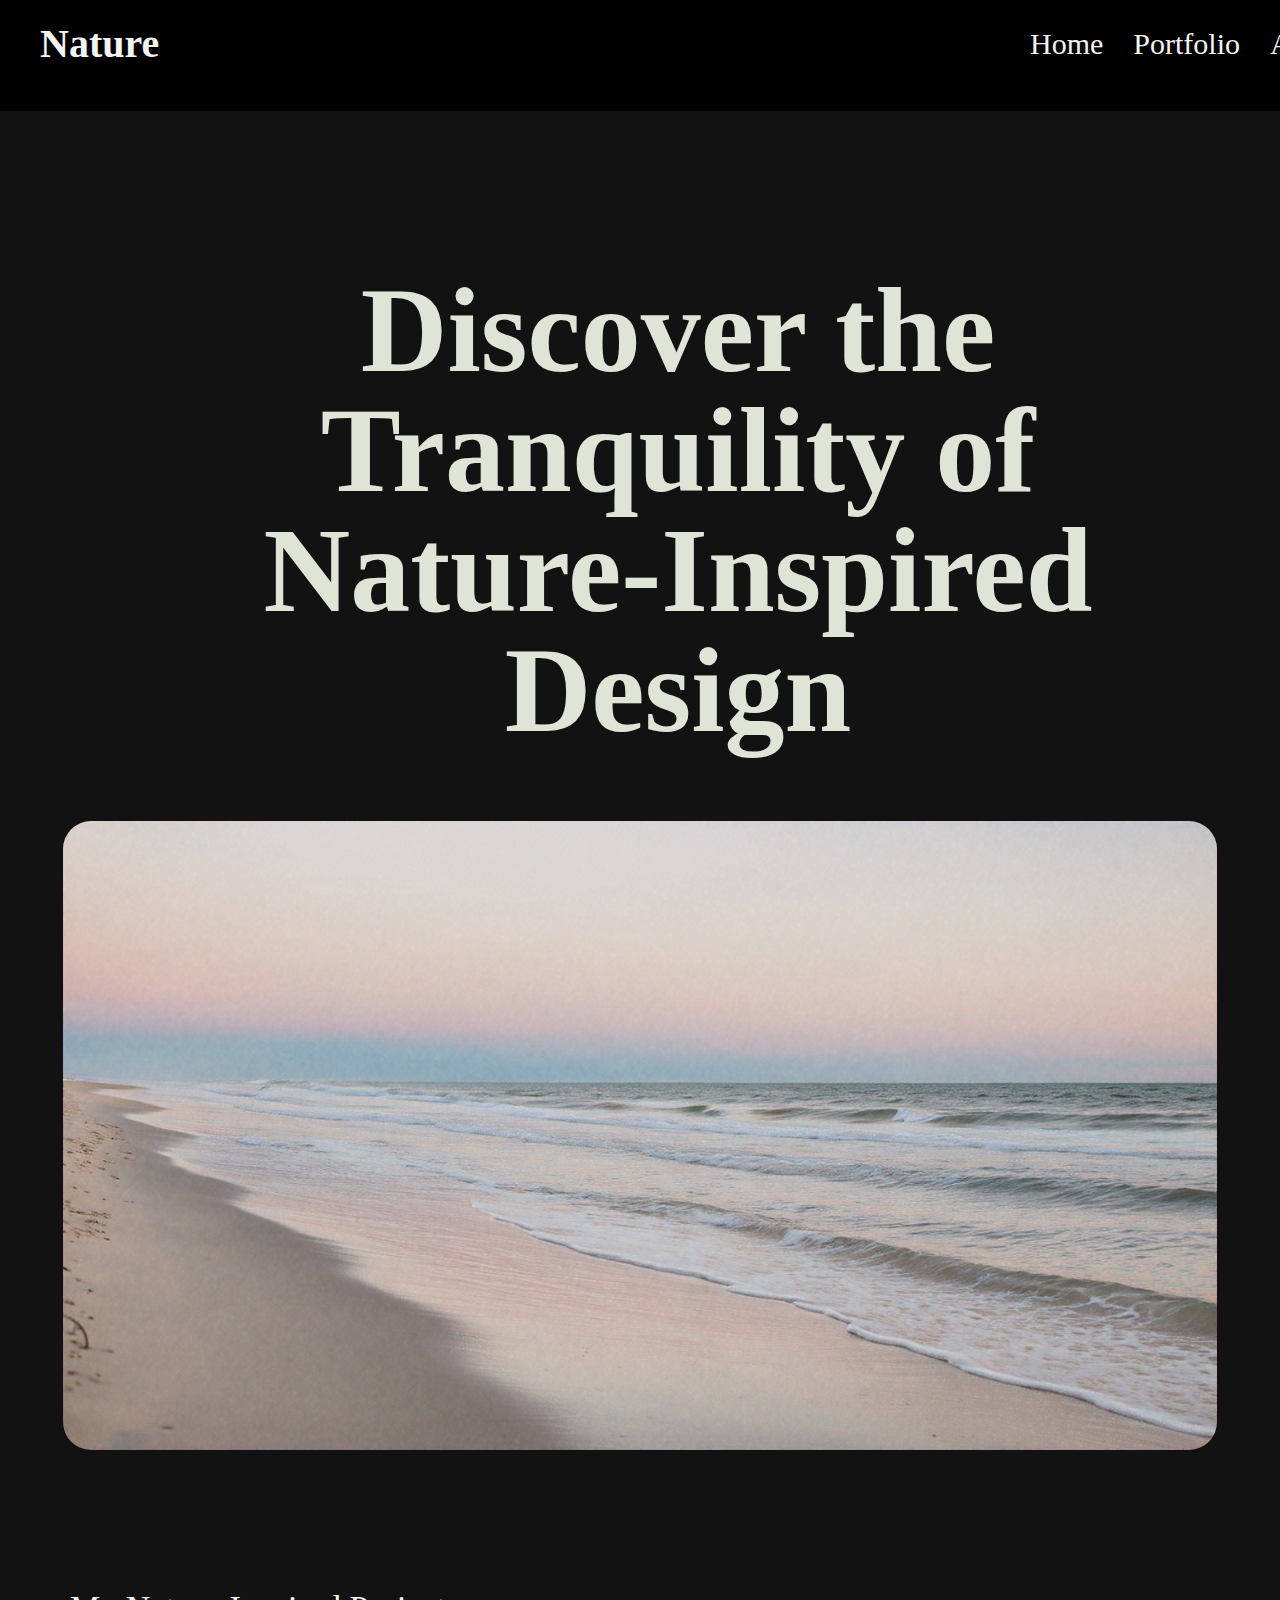
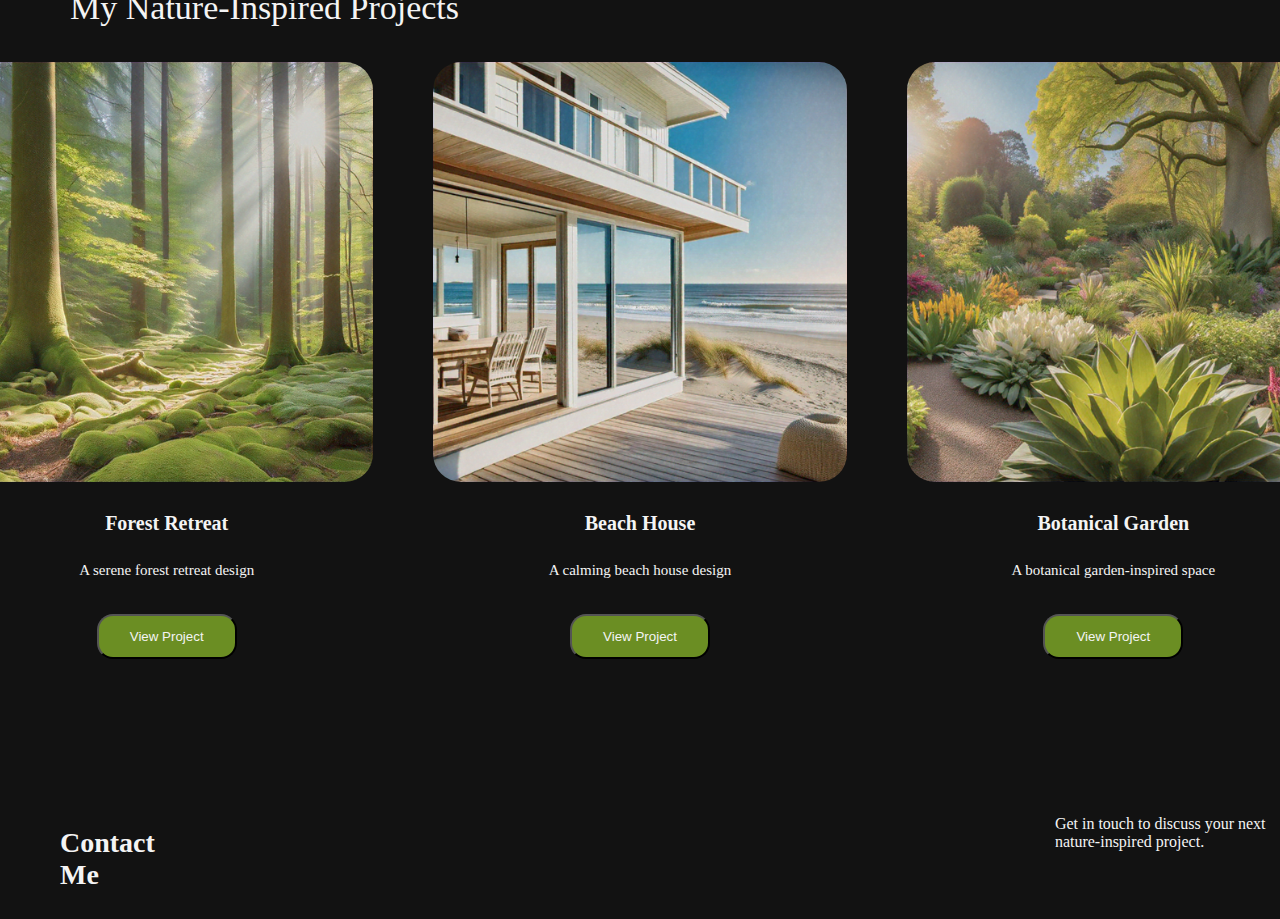
==== figmaProject.html @ aeb197b3 "80% done" ====
<!DOCTYPE html>
<html lang="en">
<head>
    <meta charset="UTF-8">
    <meta name="viewport" content="width=device-width, initial-scale=1.0">
    <title>Nature-Inspired Designs</title>
    <link rel="stylesheet" href="figma.css">
</head>
<body>
    <header>
        <nav>
            <h1>Nature</h1>
            <ul>
                <li><a href="#home">Home</a></li>
                <li><a href="#portfolio">Portfolio</a></li>
                <li><a href="#about">About</a></li>
                <li><a href="#contact">Contact</a></li>
            </ul>
        </nav>
    </header>

    <section class="main1">
        <h2>Discover the Tranquility of Nature-Inspired Design</h2>
        <img src="hero.png" alt="Beach at sunset">
    </section>

    <section class="main2">
        <h3>My Nature-Inspired Projects</h3>
        <div class="main-photos">
            
            <div class="project-card">
                <img src="pic1.png" alt="Forest Retreat">
                <h4>Forest Retreat</h4>
                <p>A serene forest retreat design</p>
                <button>View Project</button>
            </div>
            <div class="project-card">
                <img src="pic2.png" alt="Beach House">
                <h4>Beach House</h4>
                <p>A calming beach house design</p>
                <button>View Project</button>
            </div>
            <div class="project-card">
                <img src="pic 3.png" alt="Botanical Garden">
                <h4>Botanical Garden</h4>
                <p>A botanical garden-inspired space</p>
                <button>View Project</button>
            </div>
        </div>
    </section>

    <section class="contact">
        <h3>Contact Me</h3>
        <p>Get in touch to discuss your next nature-inspired project.</p>
       
    </section>

  
</body>
</html>
---- figma.css ----
body {
    margin: 0;

    background-color: #121212;
    color: #f4f4f4;
}

header {
    display: flex;
    justify-content: space-between;
    align-items: center;
    padding: 20px 40px;
    background-color: #000;
}

header nav ul {
    list-style: none;
    display: flex;
    gap: 30px;
    margin-left: 950px;
    margin-top: -40px;
    font-size: 30px;
    
}

header nav ul li a {
    text-decoration: none;
    color: #f4f4f4;
}
nav h1{
    font-size: 40px;
    padding: 0%;
    margin: 0%;
}


.main1 {
    text-align: center;
    padding: 60px 20px;
}

.main1 h2 {
    font-size: 120px;
    line-height: 120px;
    align-items: center;
    margin-bottom: 20px;
    width: 90%;
    margin-left: 100px;
    color: rgba(224, 228, 215, 1);

}

.main1 img {
    width: 93%;
    height: auto;
    margin-top: 50px;
    border-radius: 28px;
}


.main2 {
    padding: 40px 20px;
    text-align: center;
}

.main2 h3 {
    font-size: 34px;
    font-weight: 100;
    line-height: 40px;
    text-align: left;
    width: 90%;
    margin-left: 50px;
}


.main-photos {
    display: flex;
    gap: 60px;
    justify-content: center;
}

.project-card h4 {
    font-size: 20px;
}

.project-card p {
    font-size: 15px;
}



.project-card img {
    width: 413.33px;
    height: 420px;
    border-radius: 28px;
}

button {
    background: rgba(107, 142, 35, 1);
    width: 140px;
    height: 45px;
    padding: 10px 20px 10px 20px;
    border-radius: 16px;
    color: #f4f4f4;
    margin-top: 20px;

}

.contact h3 {
    font-size: 28px;
    font-weight: 700;
    line-height: 32px;
    margin-left: 60px;
    

}
.contact{
    display: flex;
    margin-top: 100px;
}

.contact p{
    margin-left: 900px;
}
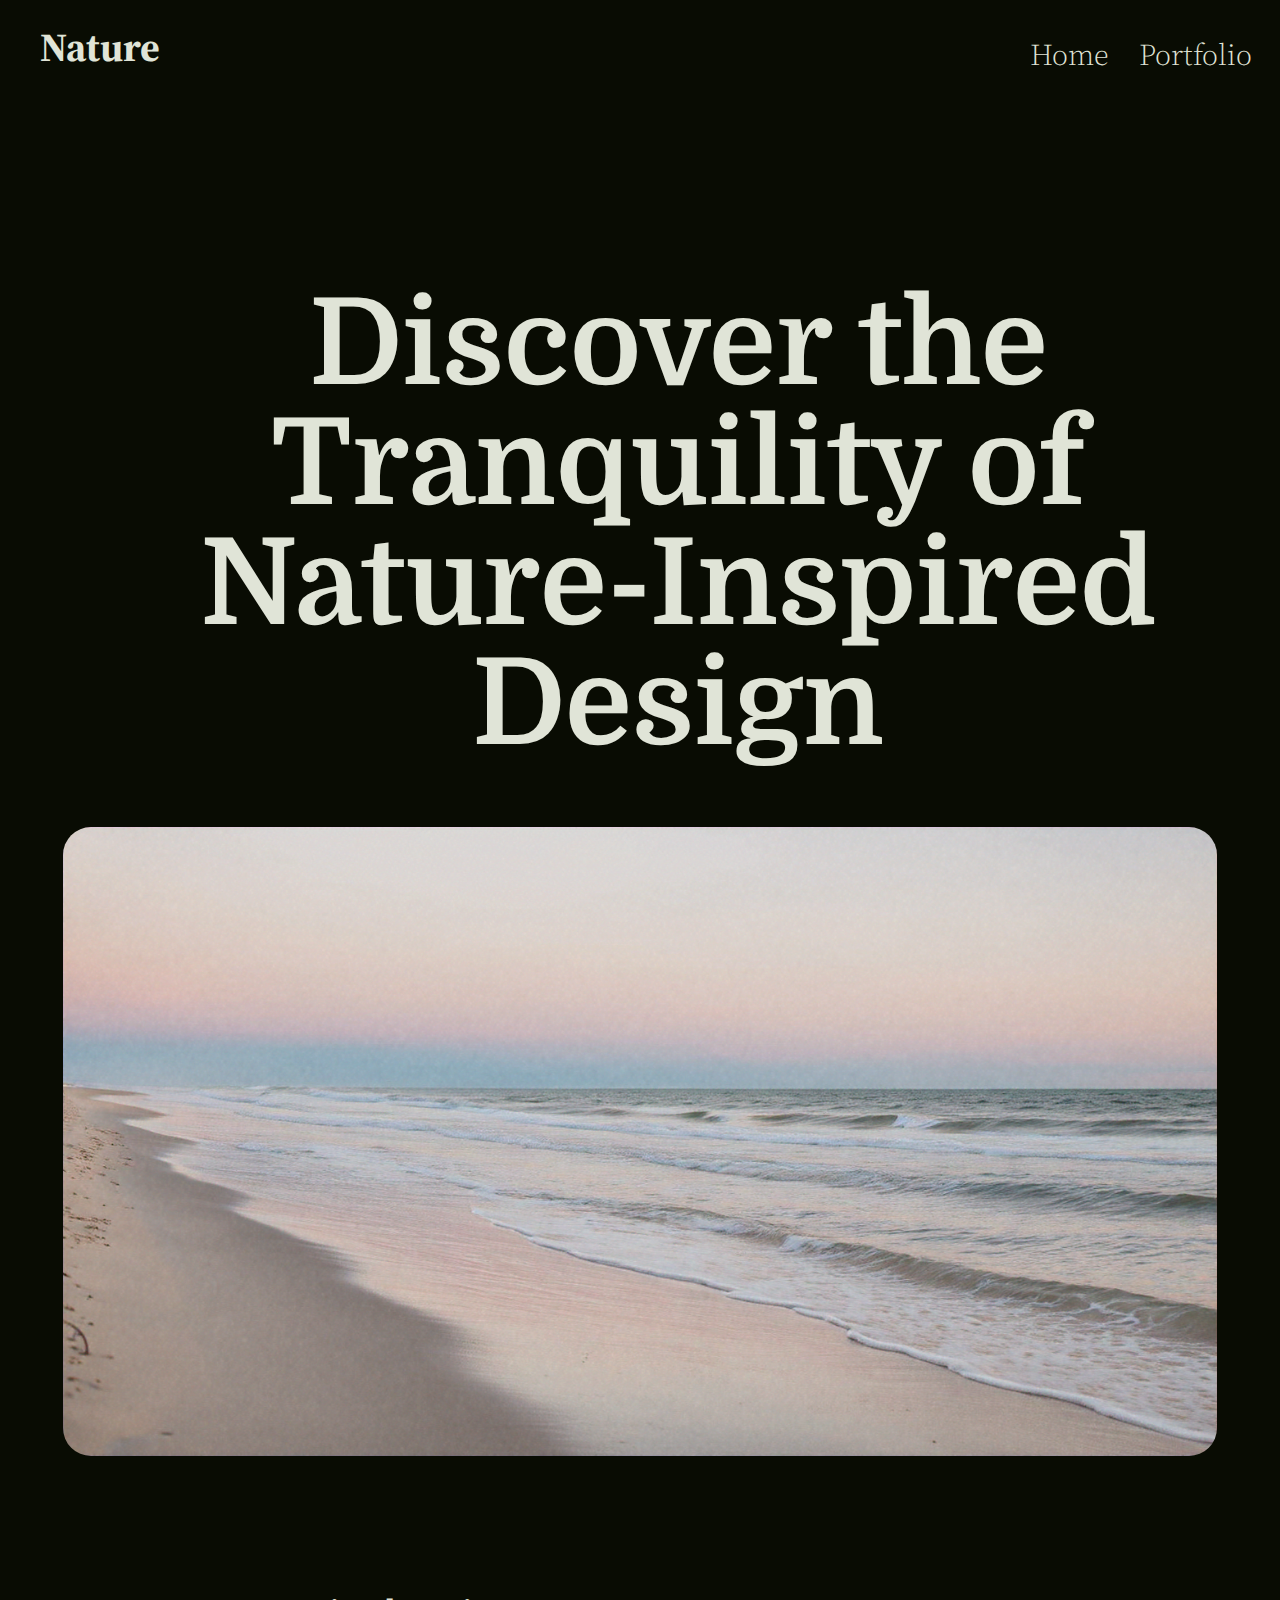
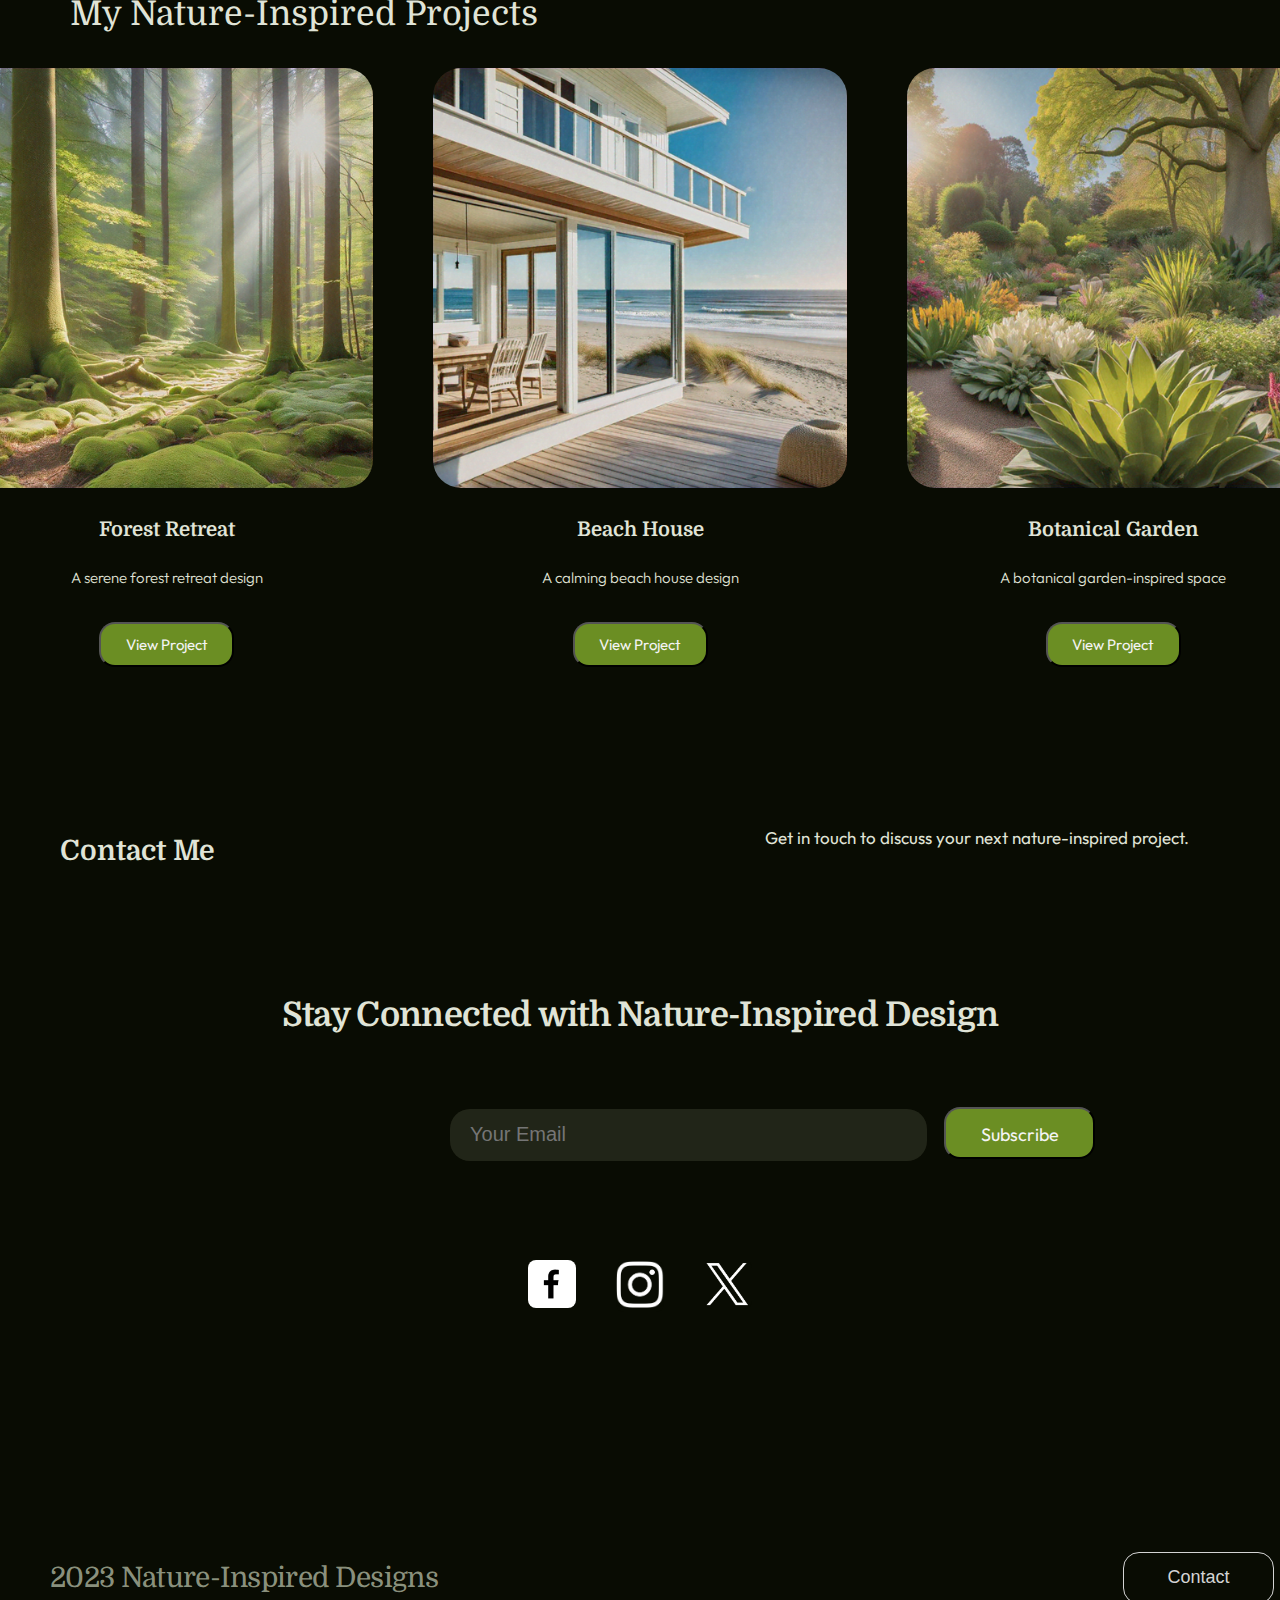
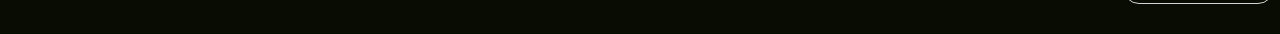
==== commit b5637849: "changes updated" ====
--- a/figmaProject.html
+++ b/figmaProject.html
@@ -5,6 +5,17 @@
     <meta name="viewport" content="width=device-width, initial-scale=1.0">
     <title>Nature-Inspired Designs</title>
     <link rel="stylesheet" href="figma.css">
+    <link rel="preconnect" href="https://fonts.googleapis.com">
+<link rel="preconnect" href="https://fonts.gstatic.com" crossorigin>
+<link href="https://fonts.googleapis.com/css2?family=Domine:wght@400..700&display=swap" rel="stylesheet">
+
+<link rel="preconnect" href="https://fonts.googleapis.com">
+<link rel="preconnect" href="https://fonts.gstatic.com" crossorigin>
+<link href="https://fonts.googleapis.com/css2?family=Domine:wght@400..700&family=Source+Serif+4:ital,opsz,wght@0,8..60,200..900;1,8..60,200..900&display=swap" rel="stylesheet">
+
+<link rel="preconnect" href="https://fonts.googleapis.com">
+<link rel="preconnect" href="https://fonts.gstatic.com" crossorigin>
+<link href="https://fonts.googleapis.com/css2?family=Domine:wght@400..700&family=Outfit:wght@100..900&family=Source+Serif+4:ital,opsz,wght@0,8..60,200..900;1,8..60,200..900&display=swap" rel="stylesheet">
 </head>
 <body>
     <header>
@@ -32,19 +43,19 @@
                 <img src="pic1.png" alt="Forest Retreat">
                 <h4>Forest Retreat</h4>
                 <p>A serene forest retreat design</p>
-                <button>View Project</button>
+                <button class="card">View Project</button>
             </div>
             <div class="project-card">
                 <img src="pic2.png" alt="Beach House">
                 <h4>Beach House</h4>
                 <p>A calming beach house design</p>
-                <button>View Project</button>
+                <button class="card">View Project</button>
             </div>
             <div class="project-card">
                 <img src="pic 3.png" alt="Botanical Garden">
                 <h4>Botanical Garden</h4>
                 <p>A botanical garden-inspired space</p>
-                <button>View Project</button>
+                <button class="card">View Project</button>
             </div>
         </div>
     </section>
@@ -55,6 +66,33 @@
        
     </section>
 
+    <footer class="foot">
+        <p>Stay Connected with Nature-Inspired Design</p>
+        <form>
+            <input type="email" placeholder="Your Email">
+            <button class="card" type="submit">Subscribe</button>
+
+        </form>
+
+        <div class="social-media">
+            <a href="#"><img src="facebook1.jpg" alt="Facebook"></a>
+            <a class="insta" href="#"><img src="insta.png" alt="Instagram"></a>
+            <a class="x" href="#"><img src="x.png" alt="Twitter"></a>
+        </div>
+
+        <div class="container">
+            <div class="text">2023 Nature-Inspired Designs</div>
+            <button class="contact-button">Contact 
+                
+            </button>
+          </div>
+
+    
+   
+    </footer>
+
+    
+
   
 </body>
 </html>
--- a/figma.css
+++ b/figma.css
@@ -1,9 +1,28 @@
+* {
+
+    background: rgba(9, 12, 3, 1);
+    color: rgba(224, 228, 215, 1);
+
+
+}
 
 body {
     margin: 0;
-
-    background-color: #121212;
     color: #f4f4f4;
+    font-family: "Domine", serif;
+    font-optical-sizing: auto;
+    font-weight: 300;
+    font-style: normal;
+
+    font-family: "Source Serif 4", serif;
+    font-optical-sizing: auto;
+    font-weight: 300;
+    font-style: normal;
+
+    font-family: "Outfit", serif;
+    font-optical-sizing: auto;
+    font-weight: 300;
+    font-style: normal;
 }
 
 header {
@@ -11,7 +30,8 @@
     justify-content: space-between;
     align-items: center;
     padding: 20px 40px;
-    background-color: #000;
+
+
 }
 
 header nav ul {
@@ -21,17 +41,23 @@
     margin-left: 950px;
     margin-top: -40px;
     font-size: 30px;
-    
+    font-family: "Source Serif 4", serif;
+
+
 }
 
 header nav ul li a {
     text-decoration: none;
-    color: #f4f4f4;
-}
-nav h1{
+
+}
+
+
+
+nav h1 {
     font-size: 40px;
     padding: 0%;
     margin: 0%;
+    font-family: "Source Serif 4", serif;
 }
 
 
@@ -41,13 +67,15 @@
 }
 
 .main1 h2 {
+    font-family: "Domine", serif;
     font-size: 120px;
     line-height: 120px;
     align-items: center;
-    margin-bottom: 20px;
+    margin-bottom: 12px;
     width: 90%;
     margin-left: 100px;
     color: rgba(224, 228, 215, 1);
+    margin-left: 100px;
 
 }
 
@@ -71,6 +99,7 @@
     text-align: left;
     width: 90%;
     margin-left: 50px;
+    font-family: "Domine", serif;
 }
 
 
@@ -82,6 +111,7 @@
 
 .project-card h4 {
     font-size: 20px;
+    font-family: "Domine", serif;
 }
 
 .project-card p {
@@ -96,14 +126,17 @@
     border-radius: 28px;
 }
 
-button {
+.card {
     background: rgba(107, 142, 35, 1);
-    width: 140px;
+    width: 135px;
     height: 45px;
     padding: 10px 20px 10px 20px;
     border-radius: 16px;
     color: #f4f4f4;
     margin-top: 20px;
+    font-family: "Outfit", serif;
+    font-size: 15px;
+
 
 }
 
@@ -112,15 +145,118 @@
     font-weight: 700;
     line-height: 32px;
     margin-left: 60px;
+    color: rgba(224, 228, 215, 1);
+    font-family: "Domine", serif;
+
+
+
+}
+
+.contact {
+    display: flex;
+    margin-top: 100px;
+}
+
+.contact p {
+    margin-left: 550px;
+    font-family: Outfit;
+    font-size: 17px;
+    font-weight: 400;
+    line-height: 28px;
+    text-align: left;
+    color: rgba(224, 228, 215, 1);
+
+
+
+}
+
+.foot p {
+    font-family: "Domine", serif;
+    font-size: 34px;
+    font-weight: 700;
+    line-height: 40px;
+    letter-spacing: -0.02em;
+    text-align: center;
+    text-underline-position: from-font;
+    text-decoration-skip-ink: none;
+    margin-top: 100px;
+    color: rgba(224, 228, 215, 1);
+
+}
+
+.foot input {
+
+    width: 437px;
+    height: 32px;
+    padding: 10px 20px 10px 20px;
+    border-radius: 20px;
+    border: 1.5px;
+    background-color: rgba(211, 224, 184, 0.12);
+    margin-left: 450px;
+    margin-top: 40px;
+    font-size: 20px;
+
+}
+
+.foot button {
+    margin-left: 14px;
+    width: 151px;
+    height: 52px;
+    padding: 14px 32px 14px 32px;
+    border-radius: 16px;
+    font-size: 18px;
+}
+
+.social-media {
+    display: flex;
+    justify-content: center;
+    align-items: center;
+    margin-top: 60px;
+}
+
+.social-media img {
+    width: 48px;
+    height: auto;
+    border-radius: 8px;
+
+}
+
+.insta {
+
+    border-radius: 8px;
+    margin: 40px;
+}
+
+
+.container {
+    display: flex;
+    justify-content: space-between;
+    align-items: center;
+    width: 80%;
+    gap: 600px;
+    margin-top: 200px;
+    margin-left: 50px;
+    margin-bottom: 30px;
+}
+
+.text {
+    font-family: Domine;
+    font-size: 28px;
+    font-weight: 400;
+    line-height: 32px;
+    letter-spacing: -0.02em;
+    text-align: left;
+    color: rgba(226, 235, 209, 0.62);
+}
+
+.contact-button {
+    background: none;
+    border: 1px solid #d4d4d4;
+    color: #d4d4d4;
+    /* padding: 10px 20px; */
+    font-size: 10px;
+    border-radius: 5px;
+    cursor: pointer;
+    margin-right: -200px;
     
-
-}
-.contact{
-    display: flex;
-    margin-top: 100px;
-}
-
-.contact p{
-    margin-left: 900px;
-}
-
+}